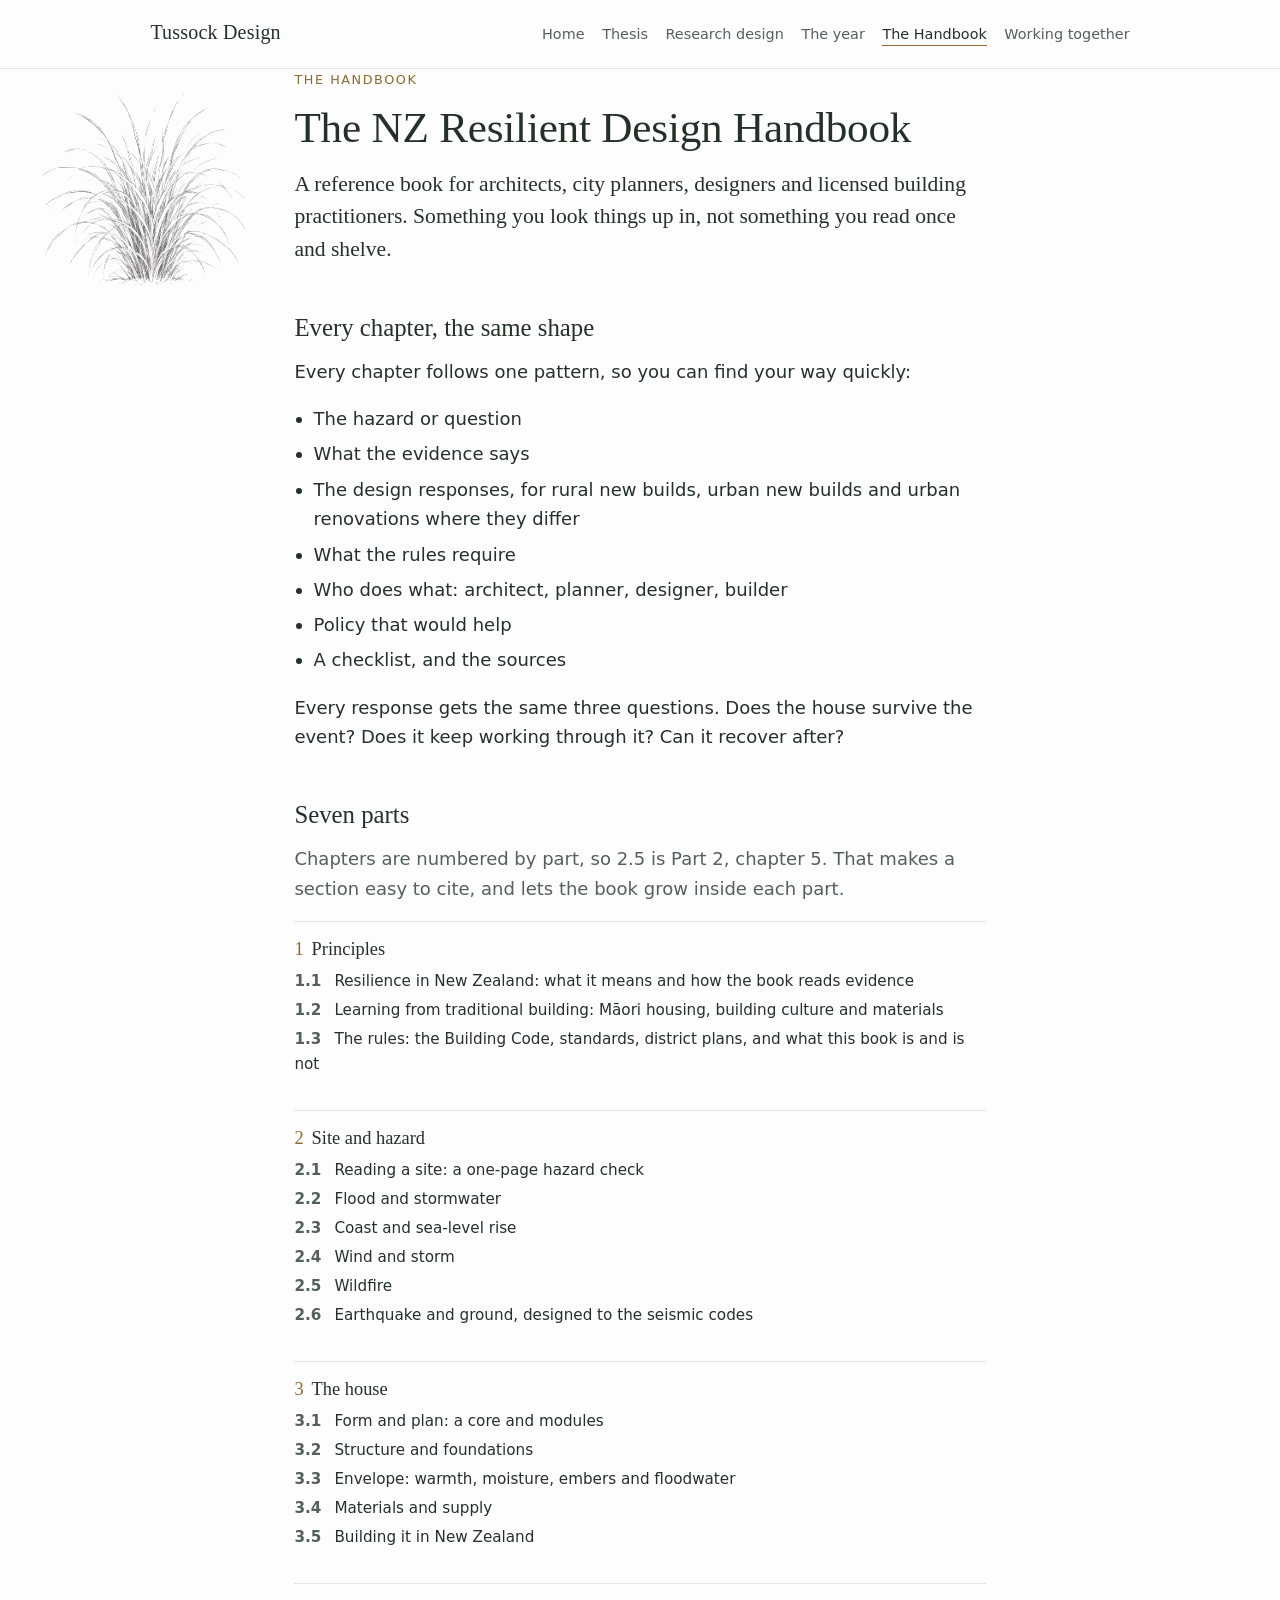
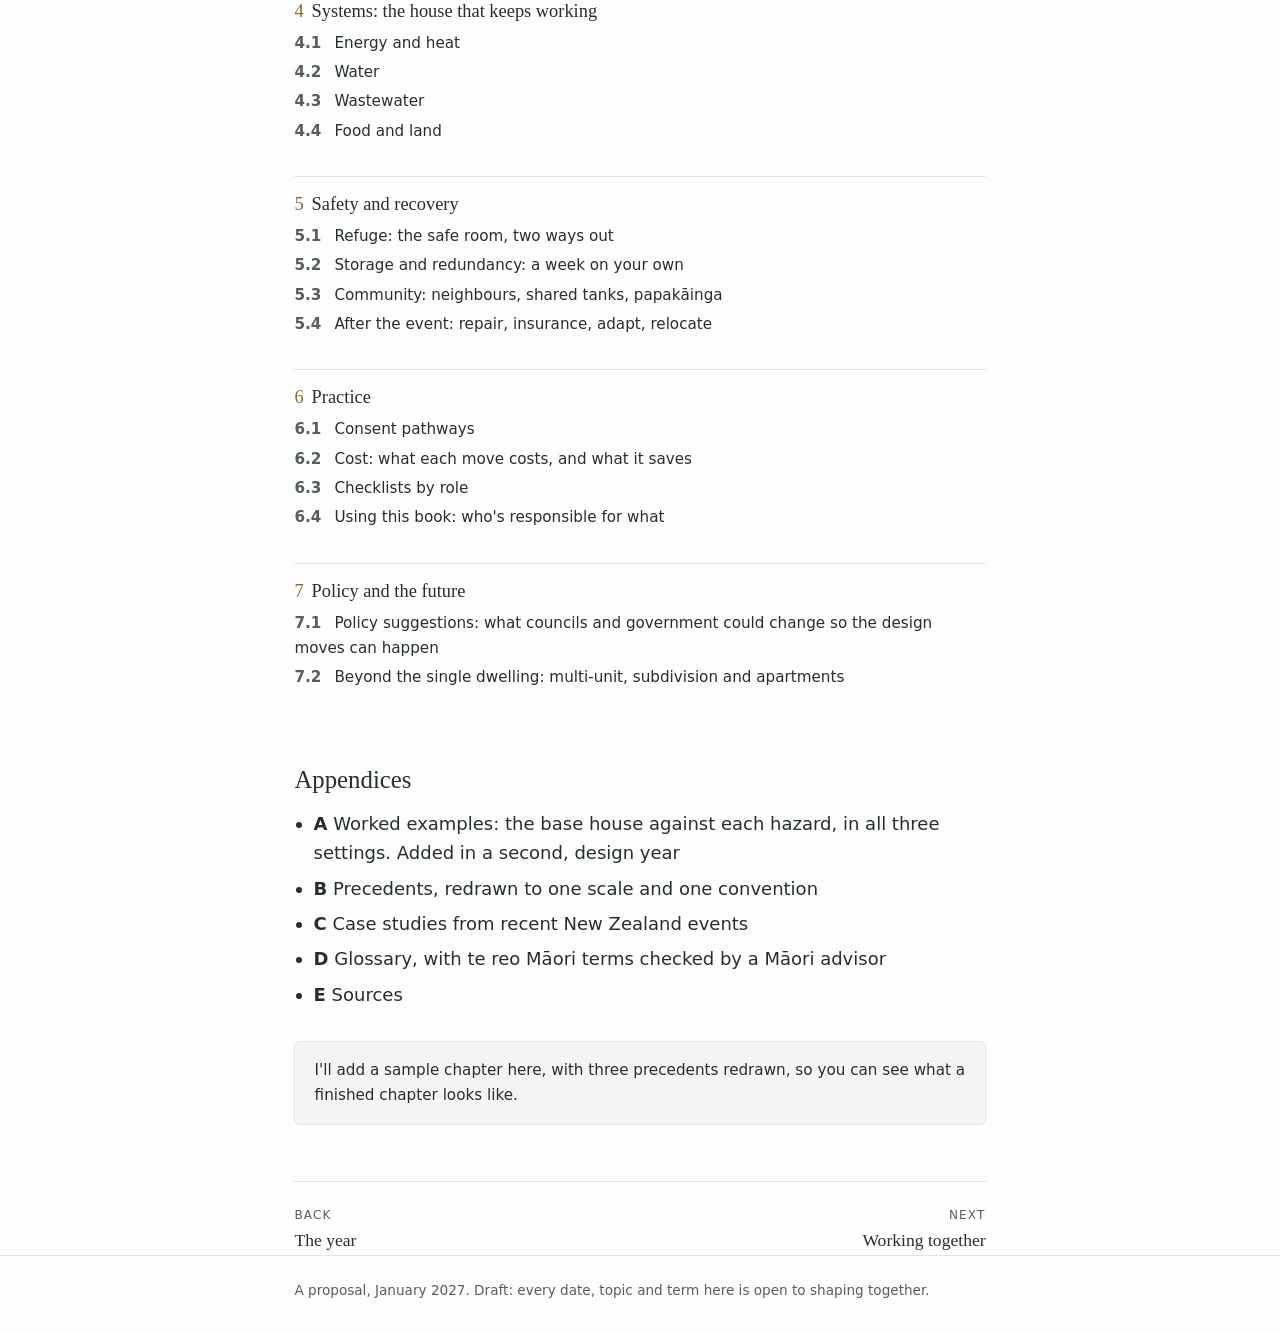
==== handbook.html @ 3aabd9d5 "Tussock Design: the proposal site Co-Authored-By: Claude Opus 5.5 <noreply@anthropic.com>" ====
<!doctype html>
<html lang="en-NZ">
<head>
<meta charset="utf-8">
<meta name="viewport" content="width=device-width, initial-scale=1">
<title>The Handbook | Tussock Design</title>
<meta name="description" content="A proposal for a year of design research for resilient homes in New Zealand, ending in the NZ Resilient Design Handbook.">
<meta name="robots" content="noindex">
<link rel="stylesheet" href="style.css?v=136b2ce3">
</head>
<body class="page-handbook">
<header class="top">
  <div class="wrap top-inner">
    <a class="wordmark" href="index.html">Tussock Design</a>
    <nav aria-label="Pages"><ul><li><a href="index.html">Home</a></li><li><a href="thesis.html">Thesis</a></li><li><a href="research-design.html">Research design</a></li><li><a href="the-year.html">The year</a></li><li><a href="handbook.html" aria-current="page">The Handbook</a></li><li><a href="working-together.html">Working together</a></li></ul></nav>
  </div>
</header>
<main class="wrap">
<div class="intro"><figure class="sketch"><img src="tussock.jpg?v=136b2ce3" width="1047" height="1100" alt="Pencil sketch of a tussock"></figure><p class="kicker">The Handbook</p>
<h1>The NZ Resilient Design Handbook</h1></div>

<p class="lead">A reference book for architects, city planners, designers and licensed building practitioners. Something you look things up in, not something you read once and shelve.</p>

<h2>Every chapter, the same shape</h2>
<p>Every chapter follows one pattern, so you can find your way quickly:</p>
<ul>
  <li>The hazard or question</li>
  <li>What the evidence says</li>
  <li>The design responses, for rural new builds, urban new builds and urban renovations where they differ</li>
  <li>What the rules require</li>
  <li>Who does what: architect, planner, designer, builder</li>
  <li>Policy that would help</li>
  <li>A checklist, and the sources</li>
</ul>
<p>Every response gets the same three questions. Does the house survive the event? Does it keep working through it? Can it recover after?</p>

<h2>Seven parts</h2>
<p class="soft">Chapters are numbered by part, so 2.5 is Part 2, chapter 5. That makes a section easy to cite, and lets the book grow inside each part.</p>

<ol class="parts">
  <li>
    <h3><span>1</span>Principles</h3>
    <ul>
      <li><b>1.1</b> Resilience in New Zealand: what it means and how the book reads evidence</li>
      <li><b>1.2</b> Learning from traditional building: Māori housing, building culture and materials</li>
      <li><b>1.3</b> The rules: the Building Code, standards, district plans, and what this book is and is not</li>
    </ul>
  </li>
  <li>
    <h3><span>2</span>Site and hazard</h3>
    <ul>
      <li><b>2.1</b> Reading a site: a one-page hazard check</li>
      <li><b>2.2</b> Flood and stormwater</li>
      <li><b>2.3</b> Coast and sea-level rise</li>
      <li><b>2.4</b> Wind and storm</li>
      <li><b>2.5</b> Wildfire</li>
      <li><b>2.6</b> Earthquake and ground, designed to the seismic codes</li>
    </ul>
  </li>
  <li>
    <h3><span>3</span>The house</h3>
    <ul>
      <li><b>3.1</b> Form and plan: a core and modules</li>
      <li><b>3.2</b> Structure and foundations</li>
      <li><b>3.3</b> Envelope: warmth, moisture, embers and floodwater</li>
      <li><b>3.4</b> Materials and supply</li>
      <li><b>3.5</b> Building it in New Zealand</li>
    </ul>
  </li>
  <li>
    <h3><span>4</span>Systems: the house that keeps working</h3>
    <ul>
      <li><b>4.1</b> Energy and heat</li>
      <li><b>4.2</b> Water</li>
      <li><b>4.3</b> Wastewater</li>
      <li><b>4.4</b> Food and land</li>
    </ul>
  </li>
  <li>
    <h3><span>5</span>Safety and recovery</h3>
    <ul>
      <li><b>5.1</b> Refuge: the safe room, two ways out</li>
      <li><b>5.2</b> Storage and redundancy: a week on your own</li>
      <li><b>5.3</b> Community: neighbours, shared tanks, papakāinga</li>
      <li><b>5.4</b> After the event: repair, insurance, adapt, relocate</li>
    </ul>
  </li>
  <li>
    <h3><span>6</span>Practice</h3>
    <ul>
      <li><b>6.1</b> Consent pathways</li>
      <li><b>6.2</b> Cost: what each move costs, and what it saves</li>
      <li><b>6.3</b> Checklists by role</li>
      <li><b>6.4</b> Using this book: who's responsible for what</li>
    </ul>
  </li>
  <li>
    <h3><span>7</span>Policy and the future</h3>
    <ul>
      <li><b>7.1</b> Policy suggestions: what councils and government could change so the design moves can happen</li>
      <li><b>7.2</b> Beyond the single dwelling: multi-unit, subdivision and apartments</li>
    </ul>
  </li>
</ol>

<h2>Appendices</h2>
<ul>
  <li><strong>A</strong> Worked examples: the base house against each hazard, in all three settings. Added in a second, design year</li>
  <li><strong>B</strong> Precedents, redrawn to one scale and one convention</li>
  <li><strong>C</strong> Case studies from recent New Zealand events</li>
  <li><strong>D</strong> Glossary, with te reo Māori terms checked by a Māori advisor</li>
  <li><strong>E</strong> Sources</li>
</ul>

<div class="note">
  <p>I'll add a sample chapter here, with three precedents redrawn, so you can see what a finished chapter looks like.</p>
</div>

<nav class="pager" aria-label="Next page"><a class="prev" href="the-year.html"><span>Back</span>The year</a><a class="next" href="working-together.html"><span>Next</span>Working together</a></nav>
</main>
<footer class="foot">
  <div class="wrap">
    <p>A proposal, January 2027. Draft: every date, topic and term here is open to shaping together.</p>
  </div>
</footer>
</body>
</html>
---- style.css ----
/* Proposal site. System fonts only, no outside requests. */
:root {
  /* The tussock sketch's own paper white (sampled #fdfdfd), light only (Av, 26 Nov) */
  --paper: #fdfdfd;
  --paper-2: #f4f4f3;
  --ink: #26302b;
  --ink-soft: #55605a;
  --line: #e4e4e2;
  --accent: #8a6a32;      /* tussock gold, darkened for text contrast */
  --serif: "Iowan Old Style", "Palatino Linotype", Palatino, "Book Antiqua", Georgia, serif;
  --sans: -apple-system, BlinkMacSystemFont, "Segoe UI", system-ui, sans-serif;
  color-scheme: light;
}

* { box-sizing: border-box; }
html { -webkit-text-size-adjust: 100%; }
body {
  margin: 0; background: var(--paper); color: var(--ink);
  font: 18px/1.65 var(--sans);
}
.wrap { max-width: 46rem; margin: 0 auto; padding: 0 1.4rem; }

/* Header */
.top { border-bottom: 1px solid var(--line); background: var(--paper); }
.top-inner { display: flex; flex-wrap: wrap; align-items: baseline; justify-content: space-between; gap: .4rem 1.5rem; padding-top: 1rem; padding-bottom: .9rem; max-width: 64rem; }
.wordmark { font-family: var(--serif); font-size: 1.25rem; color: var(--ink); text-decoration: none; letter-spacing: .01em; }
.top nav ul { list-style: none; margin: 0; padding: 0; display: flex; flex-wrap: wrap; gap: .2rem 1.1rem; }
.top nav a { color: var(--ink-soft); text-decoration: none; font-size: .9rem; padding: .2rem 0; border-bottom: 1px solid transparent; }
.top nav a:hover { color: var(--ink); }
.top nav a[aria-current="page"] { color: var(--ink); border-bottom-color: var(--accent); }

/* The text keeps the middle column; the tussock sits in the left margin beside each title (Av, 26 Nov).
   Too narrow for a margin: it sits small above the title. */
.intro { position: relative; }
.intro h1 { margin-bottom: .8rem; }
.intro .lead { margin-bottom: 0; }
.sketch { margin: 0 0 1.2rem; width: 11rem; }
/* shown as drawn; the page takes the drawing's white, and multiply hides any edge left over */
.sketch img { width: 100%; height: auto; display: block; mix-blend-mode: multiply; filter: brightness(1.05) contrast(1.15); }
@media (min-width: 1060px) {
  .sketch {
    position: absolute; right: 100%; top: 0;
    margin: 0 2.5rem 0 0; width: min(18rem, calc((100vw - 46rem) / 2 - 3rem));
  }
  /* home has a long intro, so the sketch centres on it */
  .page-index .sketch { top: 50%; transform: translateY(-50%); }
}

/* Type */
main { padding-top: 2.6rem; padding-bottom: 2rem; }
h1, h2, h3 { font-family: var(--serif); font-weight: normal; line-height: 1.25; }
h1 { font-size: clamp(2rem, 5vw, 2.7rem); margin: 0 0 1rem; letter-spacing: -.005em; }
h2 { font-size: 1.55rem; margin: 3rem 0 .8rem; }
h3 { font-size: 1.15rem; margin: 2rem 0 .4rem; }
p, ul, ol { margin: 0 0 1.1rem; }
ul, ol { padding-left: 1.2rem; }
li { margin-bottom: .35rem; }
a { color: var(--accent); text-underline-offset: .18em; }
.kicker { font-size: .8rem; letter-spacing: .12em; text-transform: uppercase; color: var(--accent); margin: 0 0 .7rem; }
.lead { font-family: var(--serif); font-size: 1.35rem; line-height: 1.5; color: var(--ink); }
.soft { color: var(--ink-soft); }
.small { font-size: .9rem; }

.question {
  font-family: var(--serif); font-size: 1.5rem; line-height: 1.4;
  border-left: 3px solid var(--accent); padding: .2rem 0 .2rem 1.1rem; margin: 2rem 0;
}

/* Cards and lists */
.cards { display: grid; grid-template-columns: repeat(auto-fit, minmax(13rem, 1fr)); gap: 1rem; margin: 2rem 0; }
.card { background: var(--paper-2); border: 1px solid var(--line); border-radius: 6px; padding: 1.1rem 1.2rem; text-decoration: none; color: var(--ink); display: block; }
a.card:hover { border-color: var(--accent); }
.card h3 { margin: 0 0 .35rem; font-size: 1.1rem; }
.card p { margin: 0; font-size: .95rem; color: var(--ink-soft); }

.three { display: grid; grid-template-columns: repeat(auto-fit, minmax(11rem, 1fr)); gap: 1.4rem; margin: 1.5rem 0 2rem; }
.three div { border-top: 2px solid var(--accent); padding-top: .7rem; }
.three h3 { margin: 0 0 .3rem; }
.three p { margin: 0; font-size: .95rem; color: var(--ink-soft); }

.steps { counter-reset: step; list-style: none; padding: 0; }
.steps li { counter-increment: step; position: relative; padding-left: 2.6rem; margin-bottom: 1rem; }
.steps li::before { content: counter(step); position: absolute; left: 0; top: .05rem; width: 1.8rem; height: 1.8rem; border-radius: 50%; border: 1px solid var(--accent); color: var(--accent); font-size: .85rem; display: grid; place-items: center; }
.steps strong { font-weight: 600; }

/* Timeline */
.timeline { list-style: none; padding: 0; margin: 1.5rem 0 2rem; border-left: 2px solid var(--line); }
.timeline li { position: relative; padding: 0 0 1.3rem 1.4rem; }
.timeline li::before { content: ""; position: absolute; left: -7px; top: .5rem; width: 12px; height: 12px; border-radius: 50%; background: var(--paper); border: 2px solid var(--accent); }
.timeline li.break::before { border-color: var(--line); }
.timeline .when { display: block; font-size: .8rem; letter-spacing: .08em; text-transform: uppercase; color: var(--ink-soft); }
.timeline .what { font-family: var(--serif); font-size: 1.15rem; }
.timeline li.break .what { font-family: var(--sans); font-size: .95rem; color: var(--ink-soft); }

/* Handbook parts */
.parts { list-style: none; padding: 0; }
.parts > li { border-top: 1px solid var(--line); padding: 1rem 0 .6rem; }
.parts h3 { margin: 0 0 .5rem; }
.parts h3 span { color: var(--accent); margin-right: .5rem; }
.parts ul { list-style: none; padding: 0; font-size: .95rem; }
.parts ul li { margin-bottom: .25rem; }
.parts ul b { font-weight: 600; color: var(--ink-soft); display: inline-block; min-width: 2.2rem; }

.note { background: var(--paper-2); border: 1px solid var(--line); border-radius: 6px; padding: 1rem 1.2rem; margin: 2rem 0; font-size: .95rem; }
.note p:last-child { margin-bottom: 0; }

/* Pager and footer */
.pager { display: flex; justify-content: space-between; gap: 1rem; margin-top: 3.5rem; padding-top: 1.5rem; border-top: 1px solid var(--line); }
.pager a { text-decoration: none; font-family: var(--serif); font-size: 1.1rem; color: var(--ink); }
.pager a span { display: block; font-family: var(--sans); font-size: .75rem; letter-spacing: .1em; text-transform: uppercase; color: var(--ink-soft); }
.pager .next { margin-left: auto; text-align: right; }
.foot { border-top: 1px solid var(--line); padding: 1.4rem 0 2rem; color: var(--ink-soft); font-size: .85rem; }
.foot p { margin: 0; }

@media (max-width: 560px) {
  body { font-size: 17px; }
  .lead { font-size: 1.2rem; }
  .question { font-size: 1.3rem; }
}
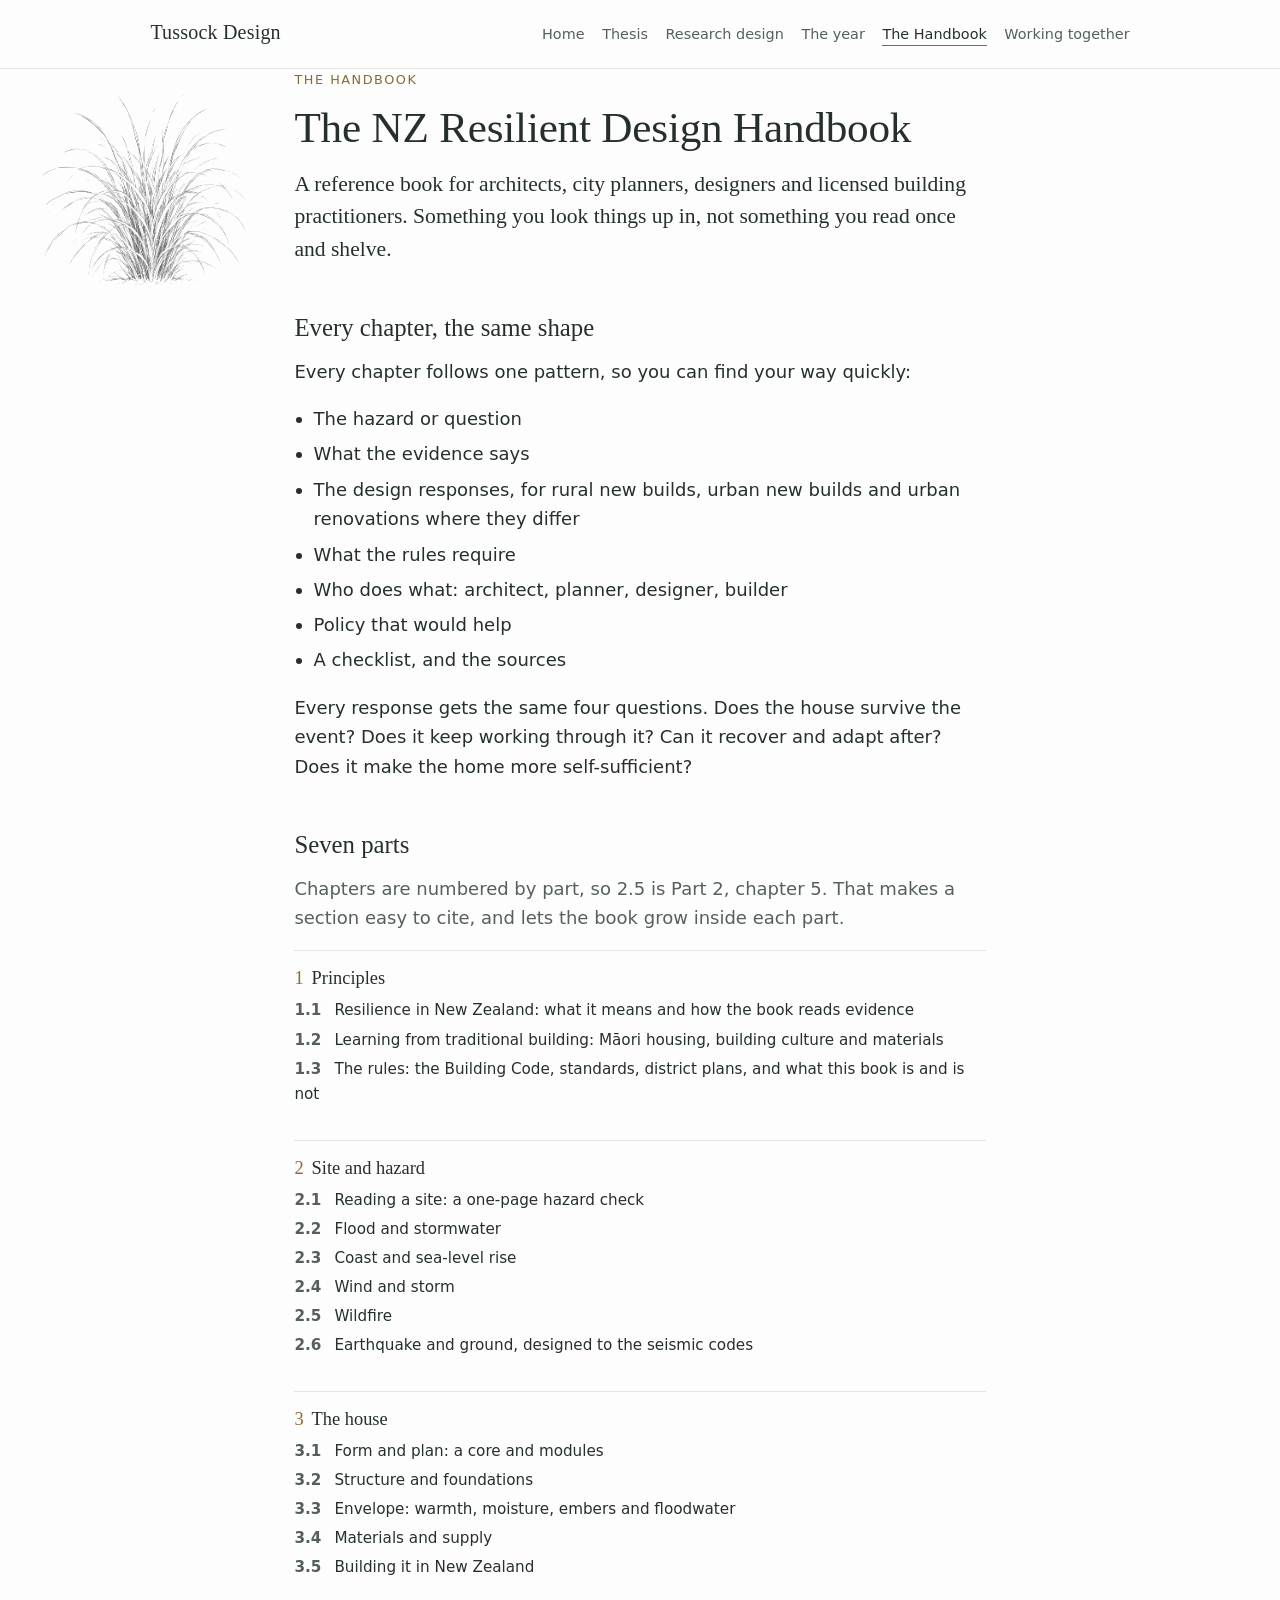
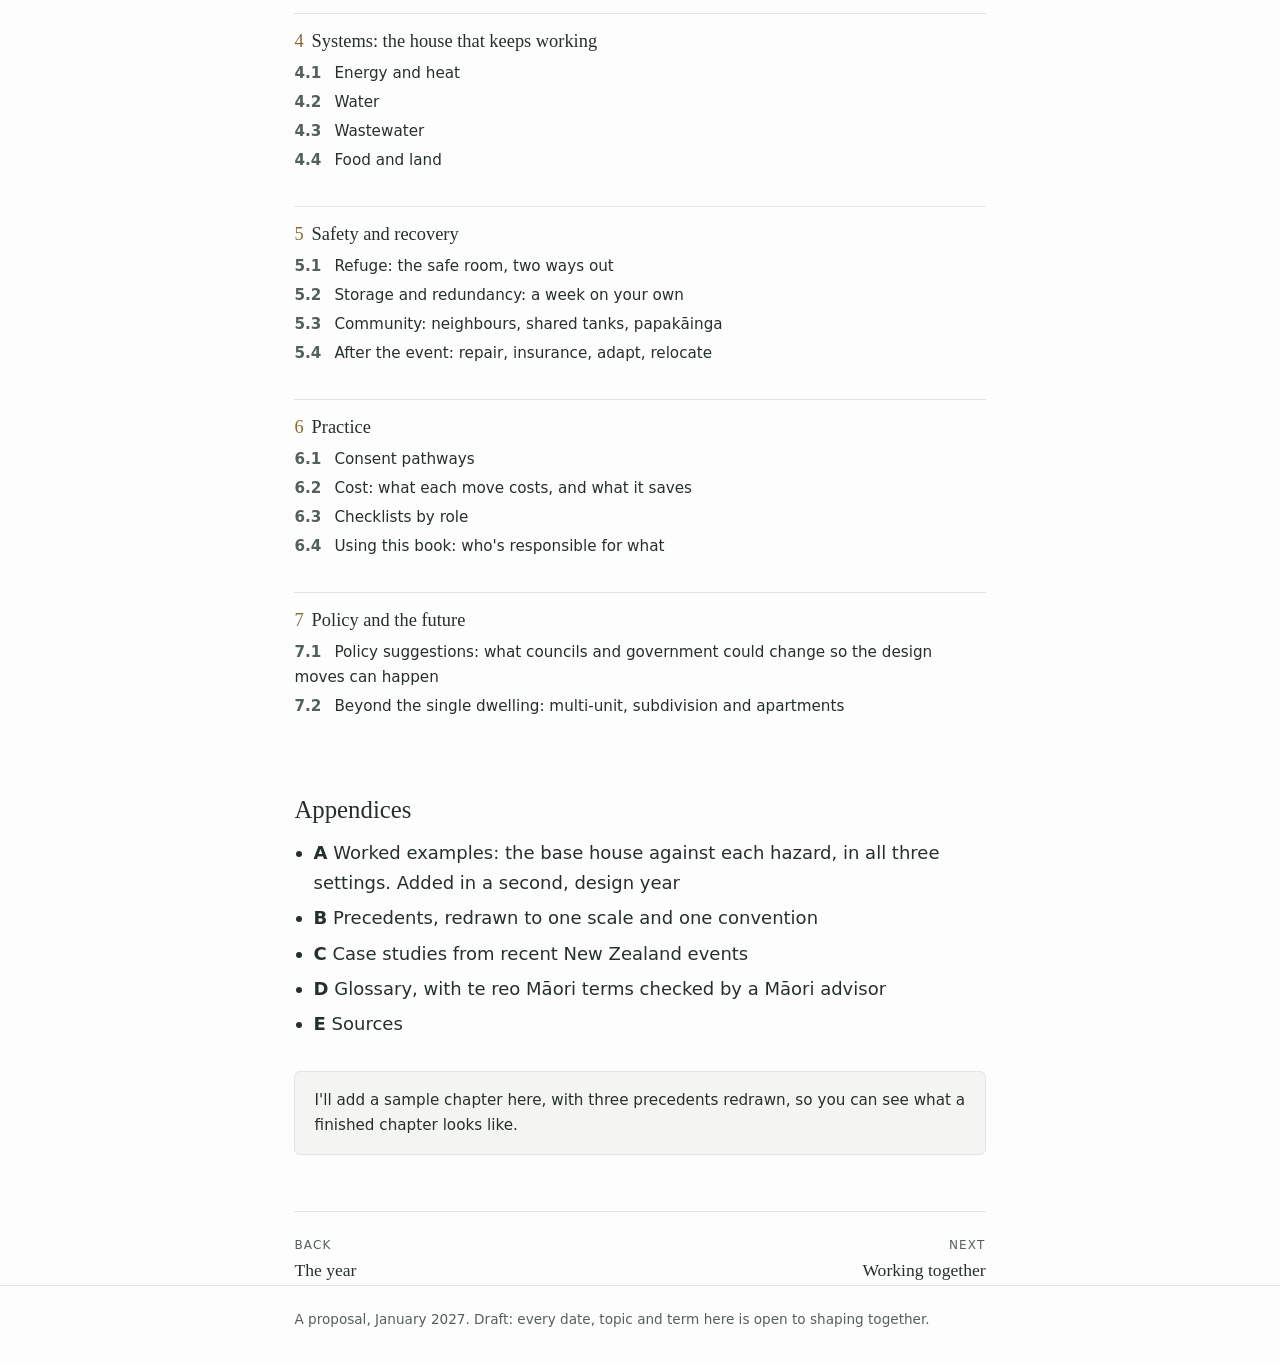
==== commit 45b2ff25: "Thesis and Handbook: four questions" ====
--- a/handbook.html
+++ b/handbook.html
@@ -6,7 +6,7 @@
 <title>The Handbook | Tussock Design</title>
 <meta name="description" content="A proposal for a year of design research for resilient homes in New Zealand, ending in the NZ Resilient Design Handbook.">
 <meta name="robots" content="noindex">
-<link rel="stylesheet" href="style.css?v=136b2ce3">
+<link rel="stylesheet" href="style.css?v=50fc72c2">
 </head>
 <body class="page-handbook">
 <header class="top">
@@ -16,7 +16,7 @@
   </div>
 </header>
 <main class="wrap">
-<div class="intro"><figure class="sketch"><img src="tussock.jpg?v=136b2ce3" width="1047" height="1100" alt="Pencil sketch of a tussock"></figure><p class="kicker">The Handbook</p>
+<div class="intro"><figure class="sketch"><img src="tussock.jpg?v=50fc72c2" width="1047" height="1100" alt="Pencil sketch of a tussock"></figure><p class="kicker">The Handbook</p>
 <h1>The NZ Resilient Design Handbook</h1></div>
 
 <p class="lead">A reference book for architects, city planners, designers and licensed building practitioners. Something you look things up in, not something you read once and shelve.</p>
@@ -32,7 +32,7 @@
   <li>Policy that would help</li>
   <li>A checklist, and the sources</li>
 </ul>
-<p>Every response gets the same three questions. Does the house survive the event? Does it keep working through it? Can it recover after?</p>
+<p>Every response gets the same four questions. Does the house survive the event? Does it keep working through it? Can it recover and adapt after? Does it make the home more self-sufficient?</p>
 
 <h2>Seven parts</h2>
 <p class="soft">Chapters are numbered by part, so 2.5 is Part 2, chapter 5. That makes a section easy to cite, and lets the book grow inside each part.</p>
--- a/style.css
+++ b/style.css
@@ -33,7 +33,6 @@
    Too narrow for a margin: it sits small above the title. */
 .intro { position: relative; }
 .intro h1 { margin-bottom: .8rem; }
-.intro .lead { margin-bottom: 0; }
 .sketch { margin: 0 0 1.2rem; width: 11rem; }
 /* shown as drawn; the page takes the drawing's white, and multiply hides any edge left over */
 .sketch img { width: 100%; height: auto; display: block; mix-blend-mode: multiply; filter: brightness(1.05) contrast(1.15); }
@@ -42,8 +41,6 @@
     position: absolute; right: 100%; top: 0;
     margin: 0 2.5rem 0 0; width: min(18rem, calc((100vw - 46rem) / 2 - 3rem));
   }
-  /* home has a long intro, so the sketch centres on it */
-  .page-index .sketch { top: 50%; transform: translateY(-50%); }
 }
 
 /* Type */
@@ -77,6 +74,7 @@
 .three div { border-top: 2px solid var(--accent); padding-top: .7rem; }
 .three h3 { margin: 0 0 .3rem; }
 .three p { margin: 0; font-size: .95rem; color: var(--ink-soft); }
+.three.four { grid-template-columns: repeat(auto-fit, minmax(16rem, 1fr)); }
 
 .steps { counter-reset: step; list-style: none; padding: 0; }
 .steps li { counter-increment: step; position: relative; padding-left: 2.6rem; margin-bottom: 1rem; }
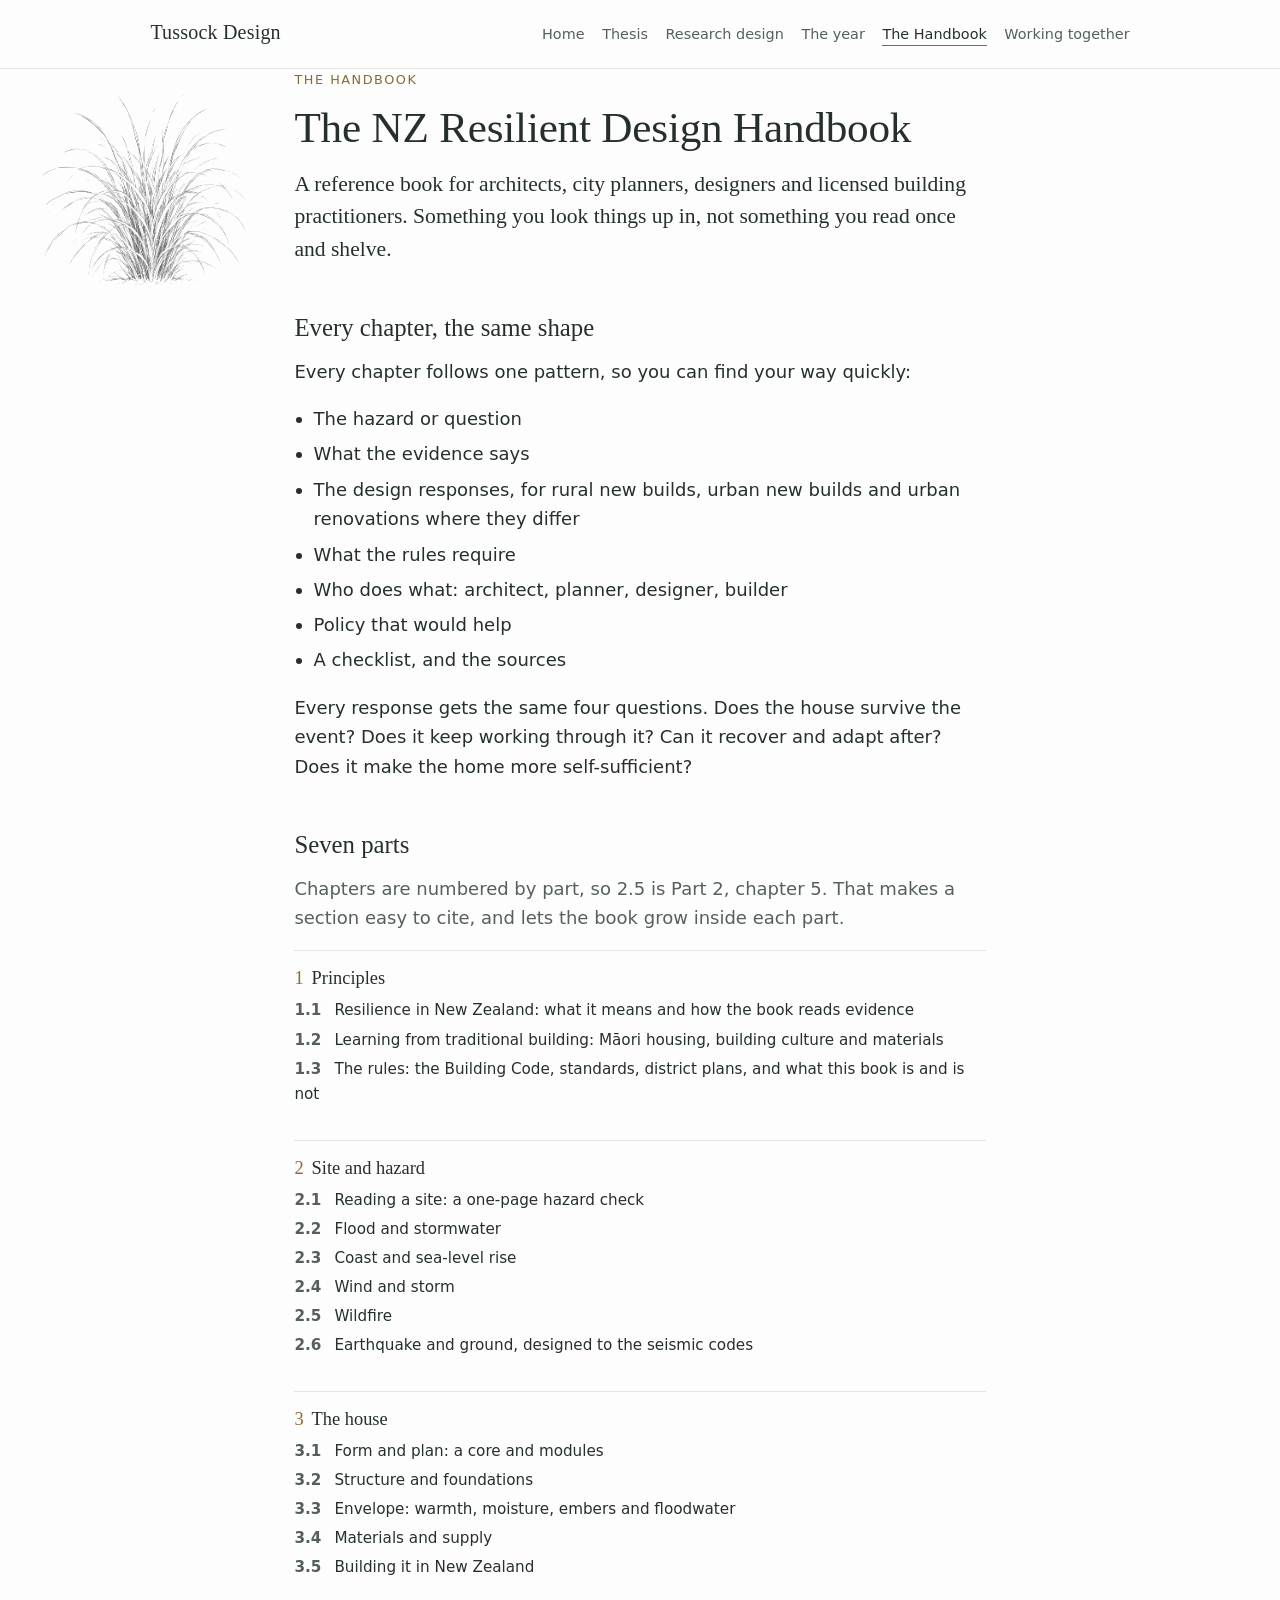
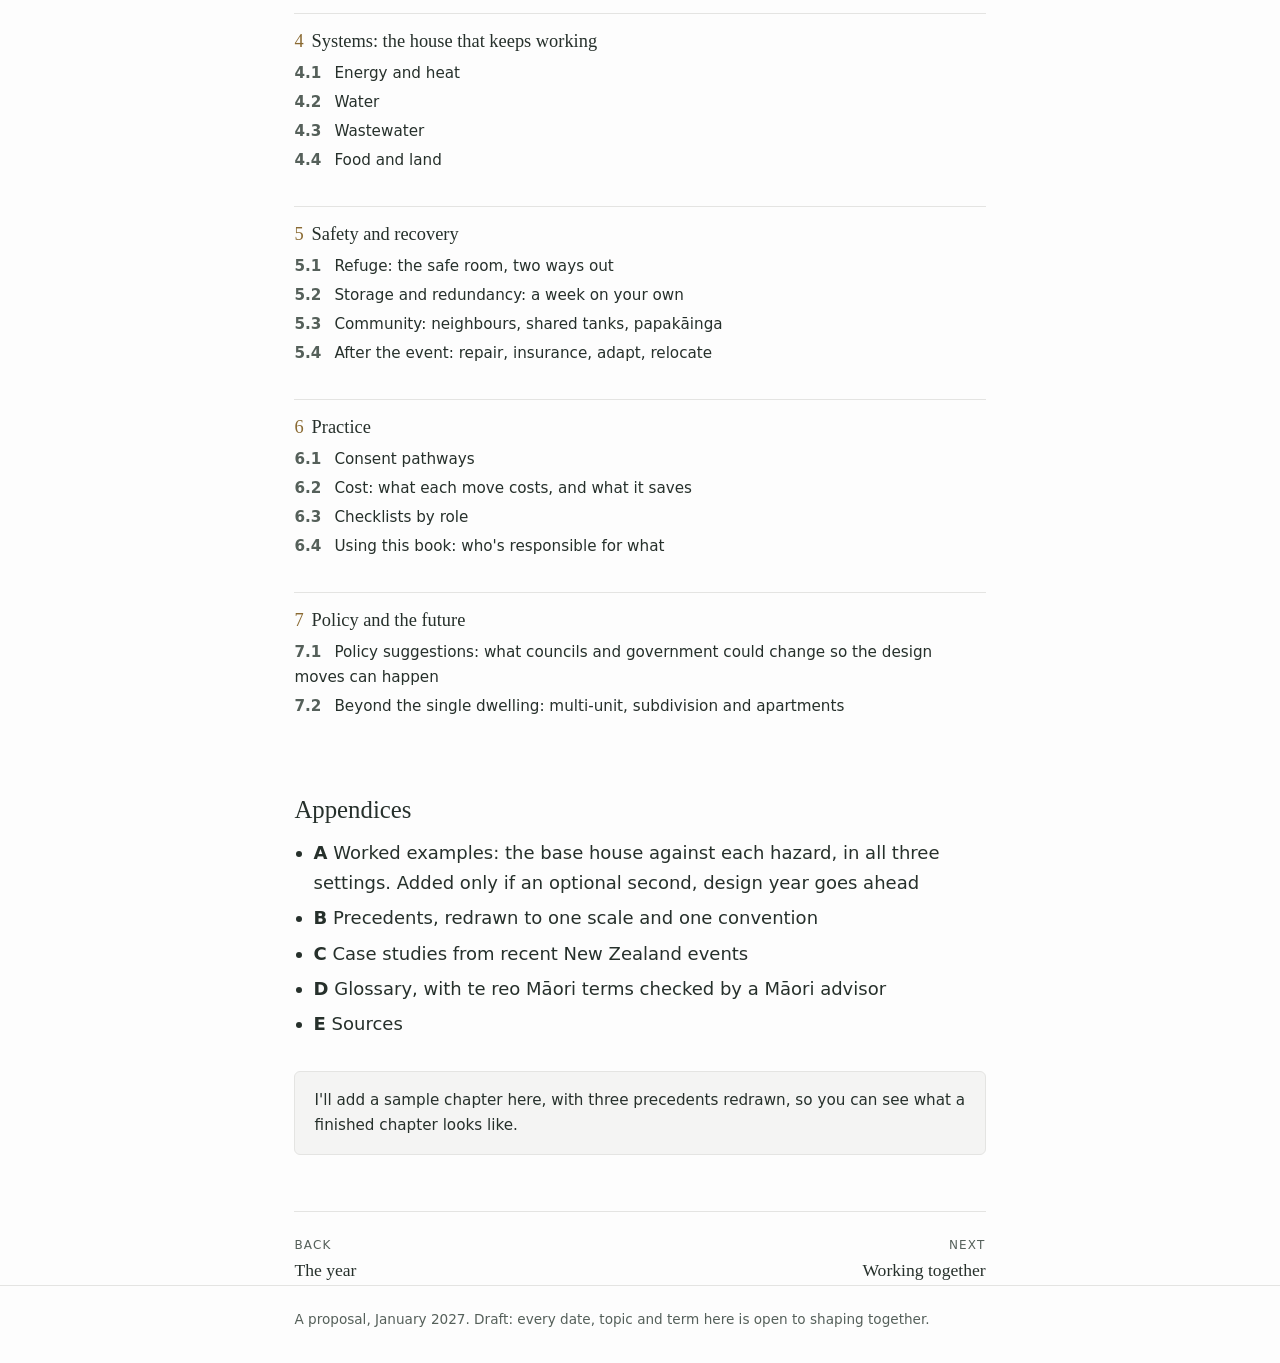
==== commit d09cdb3a: "The year by area; optional design year" ====
--- a/handbook.html
+++ b/handbook.html
@@ -105,7 +105,7 @@
 
 <h2>Appendices</h2>
 <ul>
-  <li><strong>A</strong> Worked examples: the base house against each hazard, in all three settings. Added in a second, design year</li>
+  <li><strong>A</strong> Worked examples: the base house against each hazard, in all three settings. Added only if an optional second, design year goes ahead</li>
   <li><strong>B</strong> Precedents, redrawn to one scale and one convention</li>
   <li><strong>C</strong> Case studies from recent New Zealand events</li>
   <li><strong>D</strong> Glossary, with te reo Māori terms checked by a Māori advisor</li>
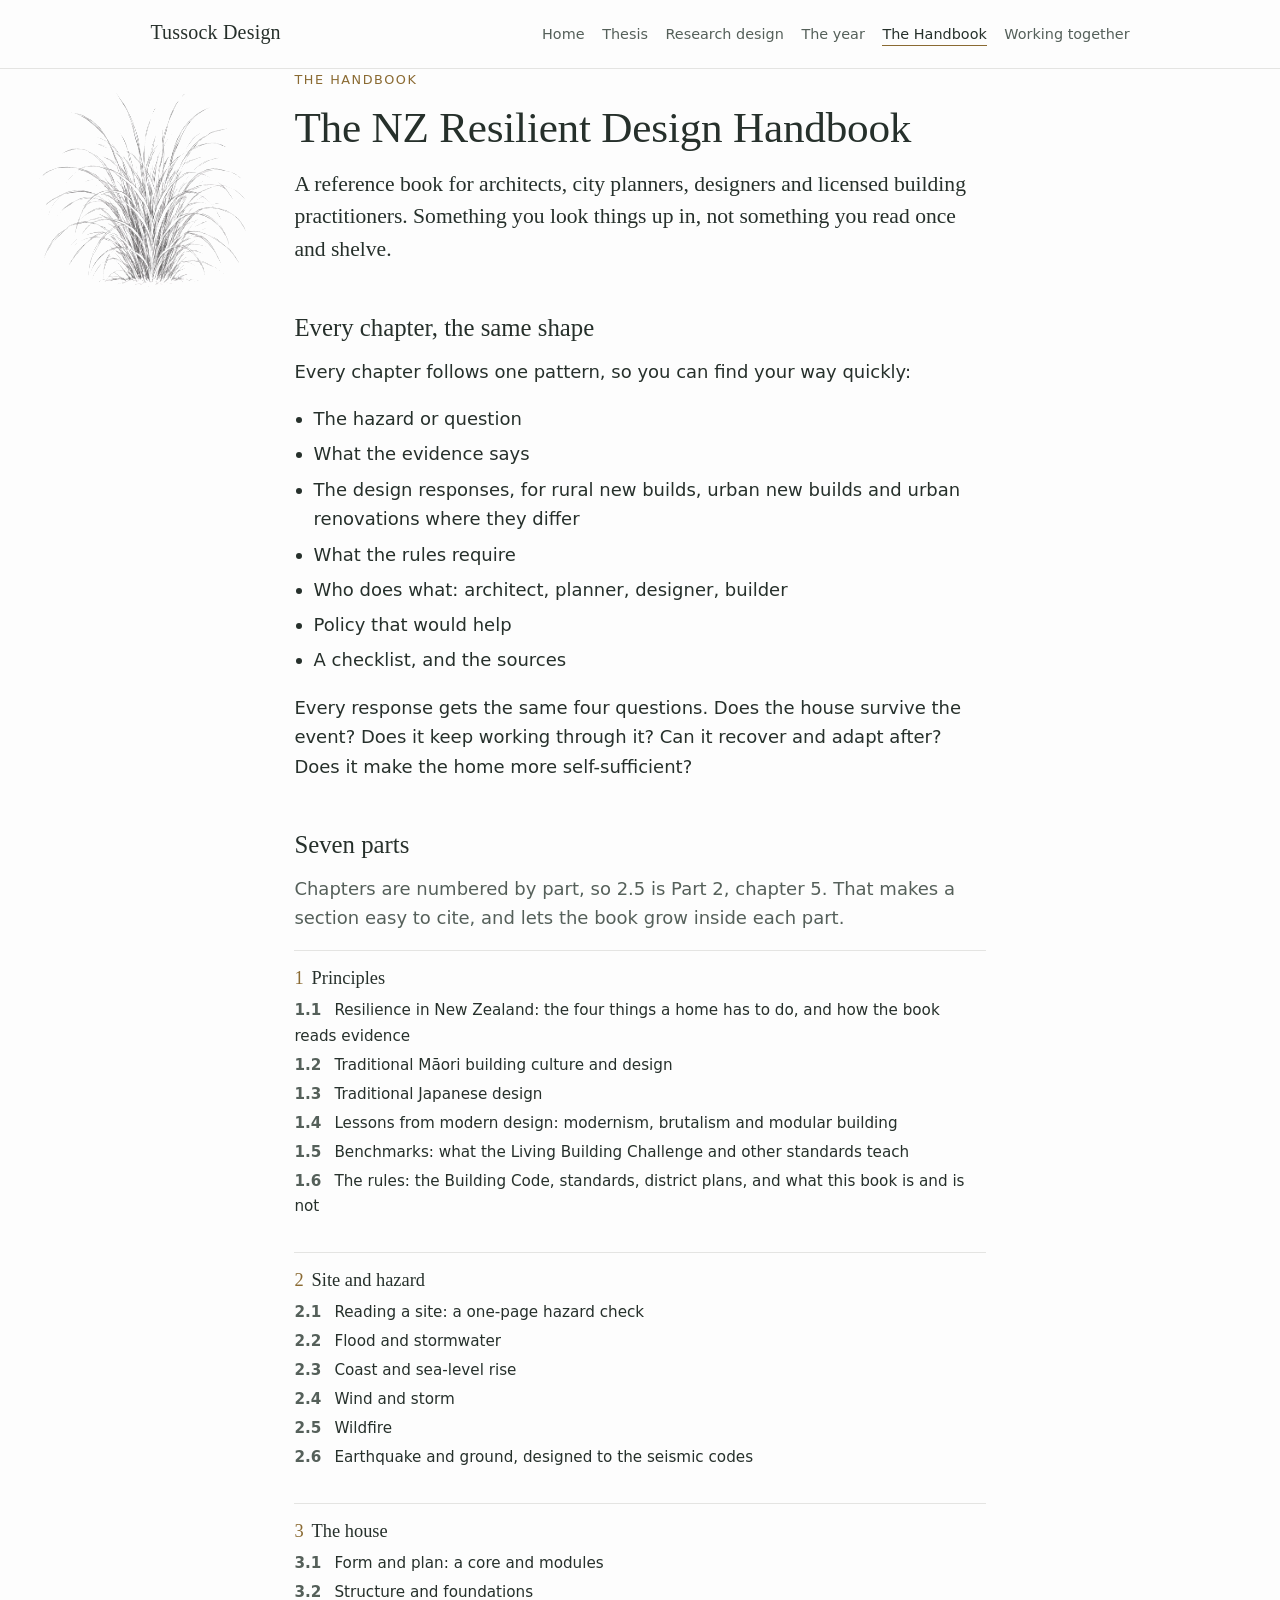
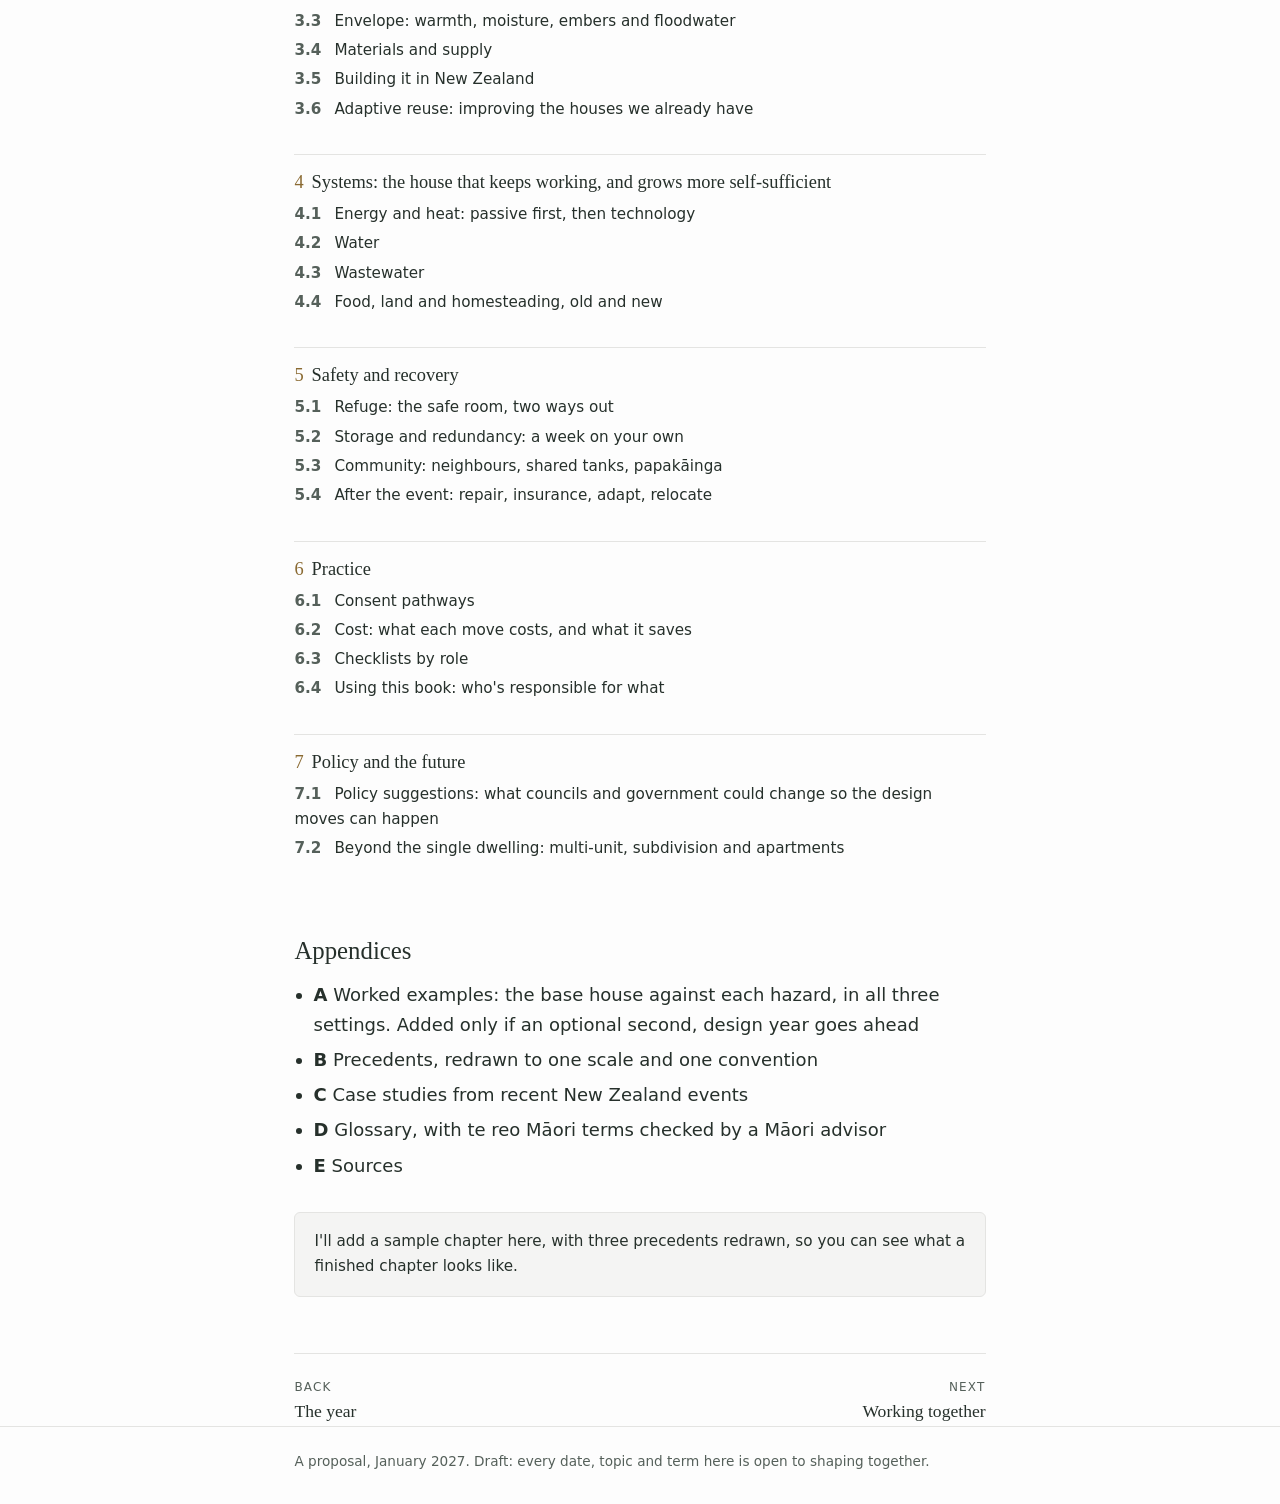
==== commit 3db37521: "Handbook parts; Māori in its own area" ====
--- a/handbook.html
+++ b/handbook.html
@@ -41,9 +41,12 @@
   <li>
     <h3><span>1</span>Principles</h3>
     <ul>
-      <li><b>1.1</b> Resilience in New Zealand: what it means and how the book reads evidence</li>
-      <li><b>1.2</b> Learning from traditional building: Māori housing, building culture and materials</li>
-      <li><b>1.3</b> The rules: the Building Code, standards, district plans, and what this book is and is not</li>
+      <li><b>1.1</b> Resilience in New Zealand: the four things a home has to do, and how the book reads evidence</li>
+      <li><b>1.2</b> Traditional Māori building culture and design</li>
+      <li><b>1.3</b> Traditional Japanese design</li>
+      <li><b>1.4</b> Lessons from modern design: modernism, brutalism and modular building</li>
+      <li><b>1.5</b> Benchmarks: what the Living Building Challenge and other standards teach</li>
+      <li><b>1.6</b> The rules: the Building Code, standards, district plans, and what this book is and is not</li>
     </ul>
   </li>
   <li>
@@ -65,15 +68,16 @@
       <li><b>3.3</b> Envelope: warmth, moisture, embers and floodwater</li>
       <li><b>3.4</b> Materials and supply</li>
       <li><b>3.5</b> Building it in New Zealand</li>
+      <li><b>3.6</b> Adaptive reuse: improving the houses we already have</li>
     </ul>
   </li>
   <li>
-    <h3><span>4</span>Systems: the house that keeps working</h3>
+    <h3><span>4</span>Systems: the house that keeps working, and grows more self-sufficient</h3>
     <ul>
-      <li><b>4.1</b> Energy and heat</li>
+      <li><b>4.1</b> Energy and heat: passive first, then technology</li>
       <li><b>4.2</b> Water</li>
       <li><b>4.3</b> Wastewater</li>
-      <li><b>4.4</b> Food and land</li>
+      <li><b>4.4</b> Food, land and homesteading, old and new</li>
     </ul>
   </li>
   <li>
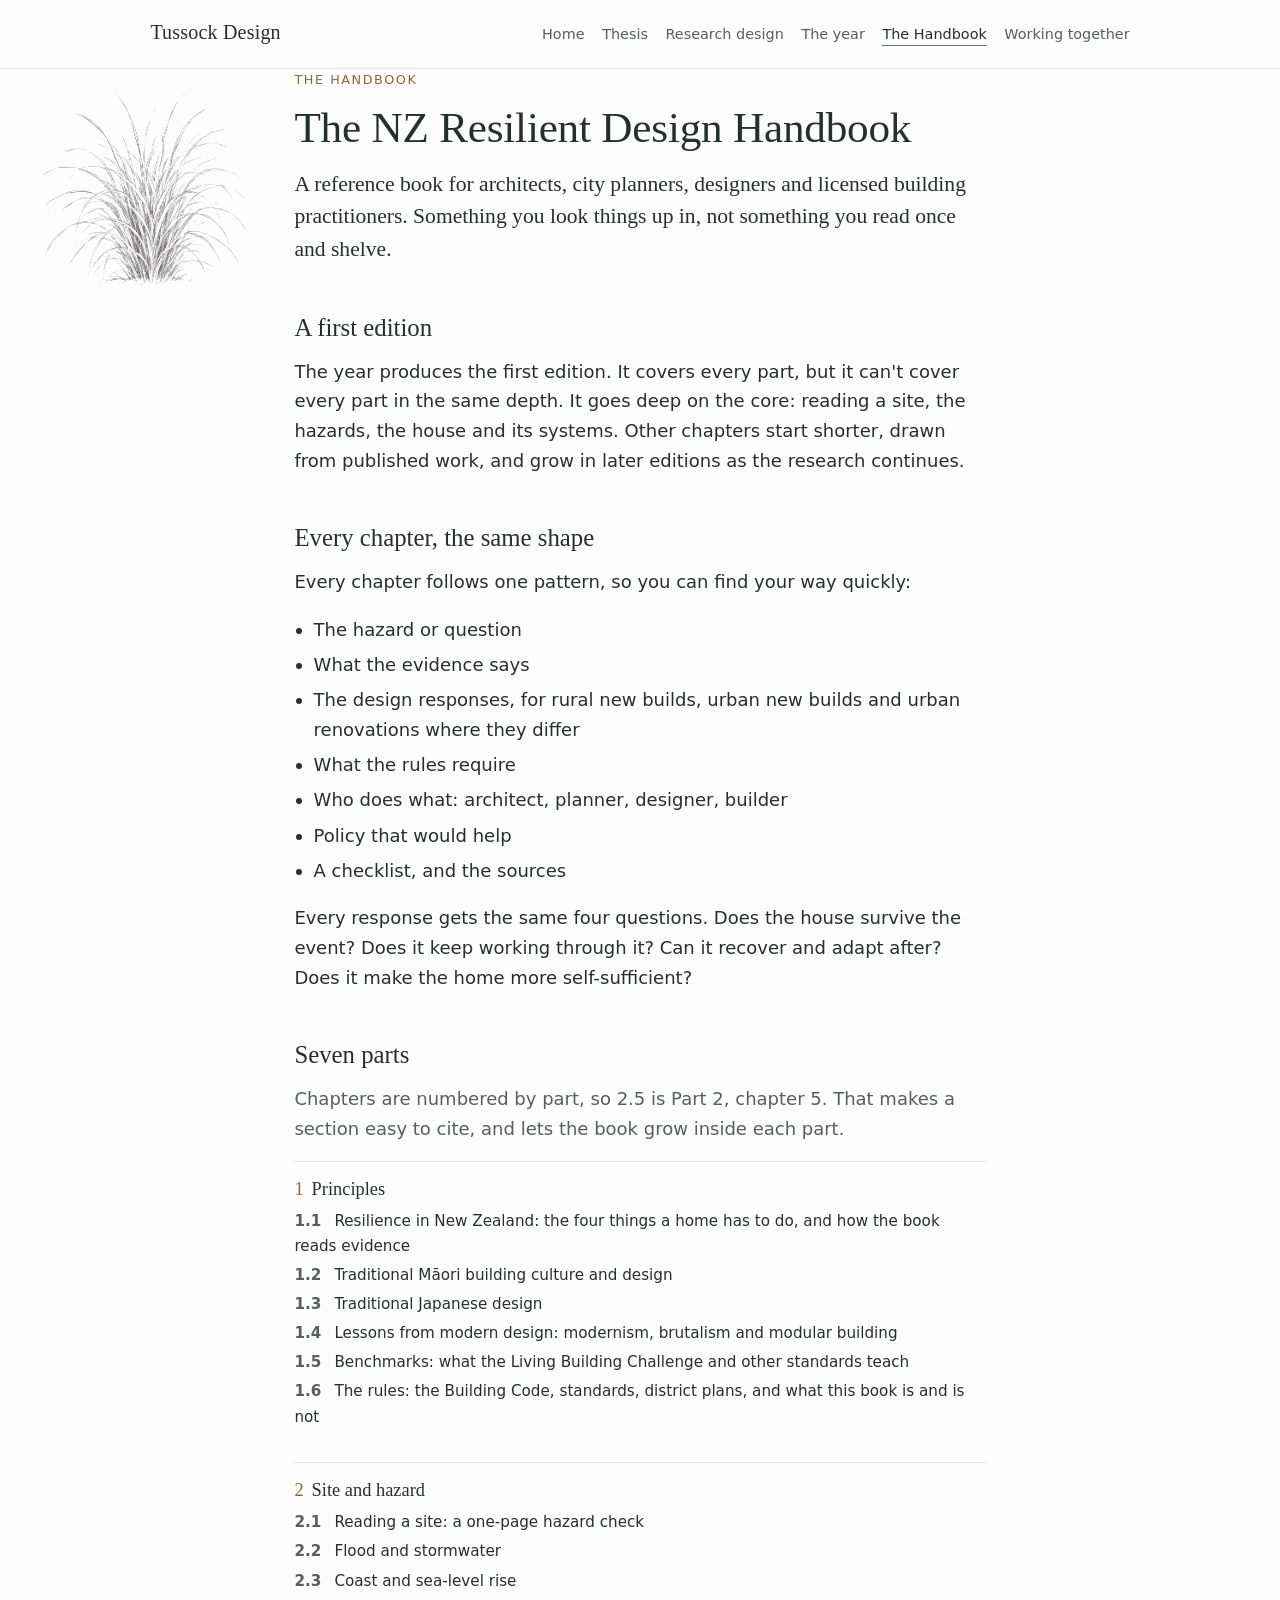
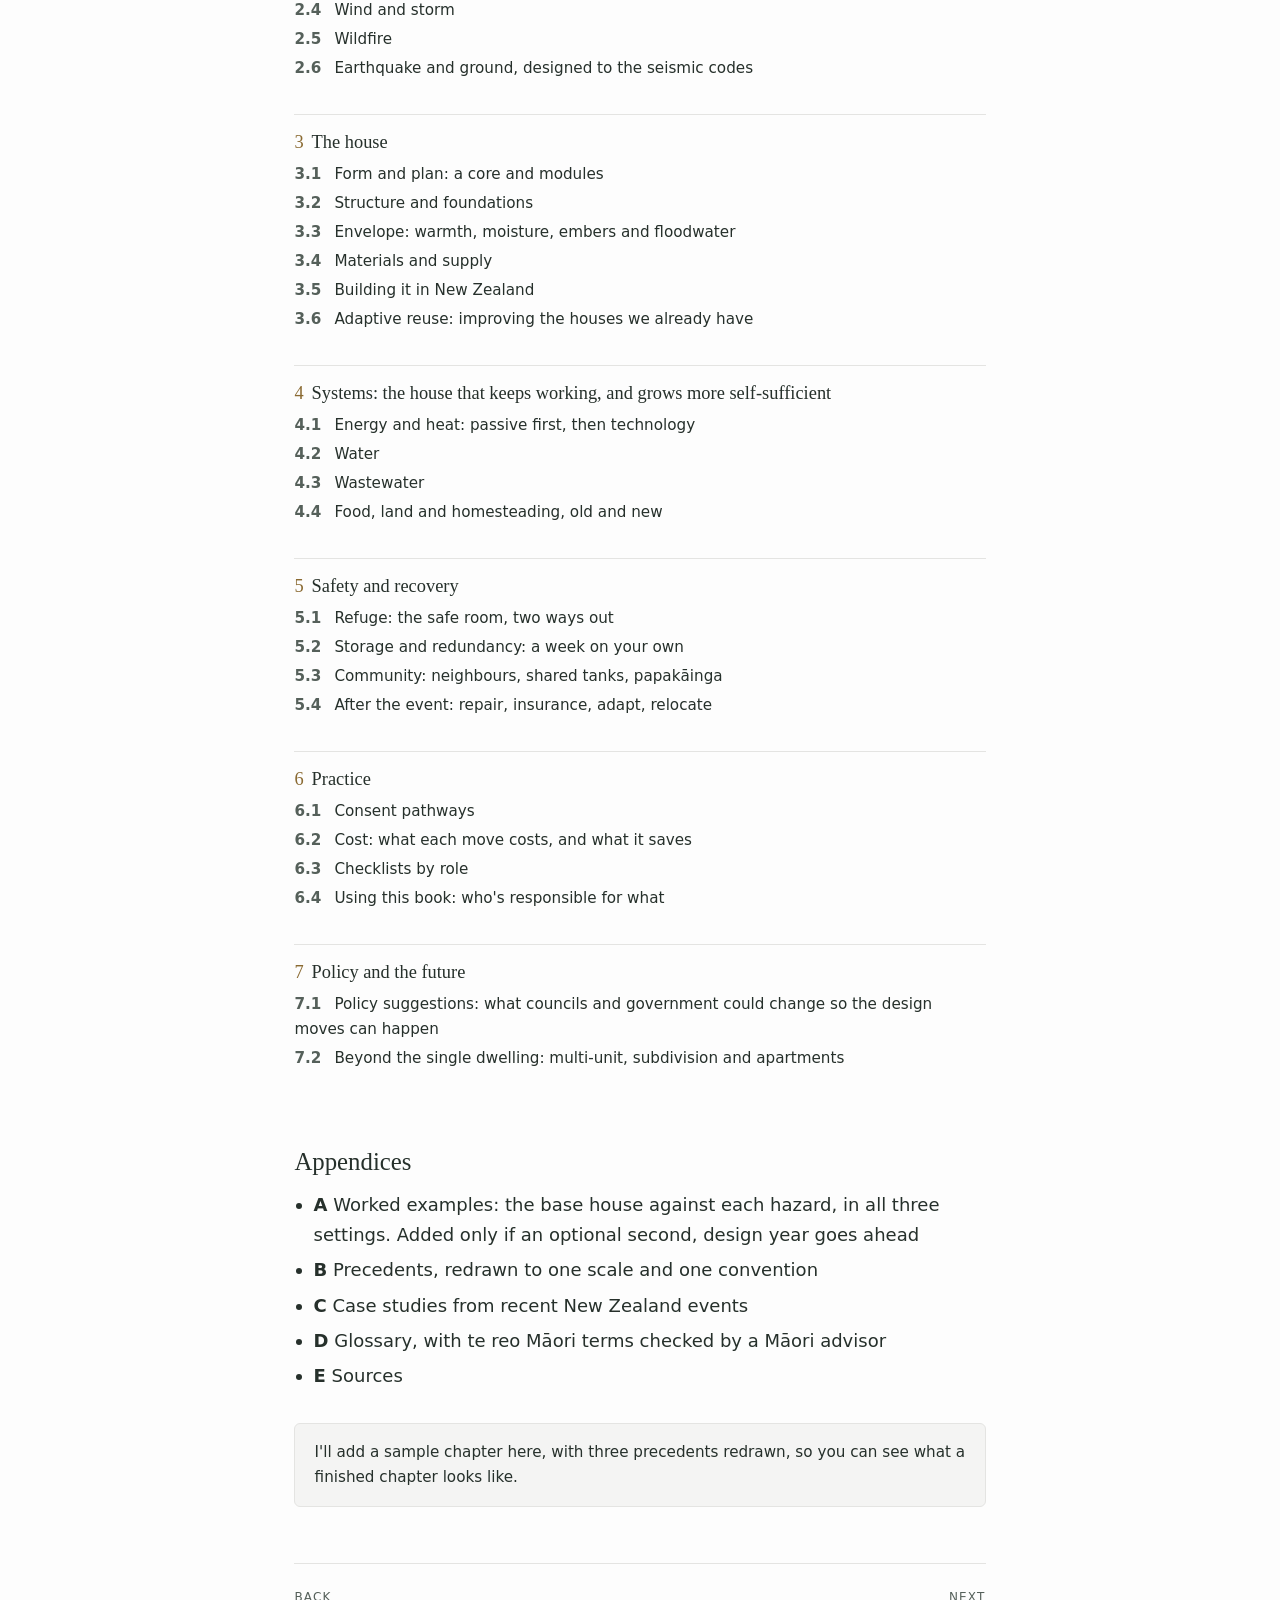
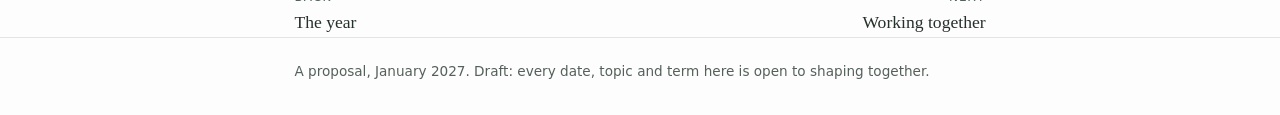
==== commit 5d89f575: "The Handbook as a first edition" ====
--- a/handbook.html
+++ b/handbook.html
@@ -6,7 +6,7 @@
 <title>The Handbook | Tussock Design</title>
 <meta name="description" content="A proposal for a year of design research for resilient homes in New Zealand, ending in the NZ Resilient Design Handbook.">
 <meta name="robots" content="noindex">
-<link rel="stylesheet" href="style.css?v=50fc72c2">
+<link rel="stylesheet" href="style.css?v=6e248763">
 </head>
 <body class="page-handbook">
 <header class="top">
@@ -16,10 +16,13 @@
   </div>
 </header>
 <main class="wrap">
-<div class="intro"><figure class="sketch"><img src="tussock.jpg?v=50fc72c2" width="1047" height="1100" alt="Pencil sketch of a tussock"></figure><p class="kicker">The Handbook</p>
+<div class="intro"><figure class="sketch"><img src="tussock.jpg?v=6e248763" width="1047" height="1100" alt="Pencil sketch of a tussock"></figure><p class="kicker">The Handbook</p>
 <h1>The NZ Resilient Design Handbook</h1></div>
 
 <p class="lead">A reference book for architects, city planners, designers and licensed building practitioners. Something you look things up in, not something you read once and shelve.</p>
+
+<h2>A first edition</h2>
+<p>The year produces the first edition. It covers every part, but it can't cover every part in the same depth. It goes deep on the core: reading a site, the hazards, the house and its systems. Other chapters start shorter, drawn from published work, and grow in later editions as the research continues.</p>
 
 <h2>Every chapter, the same shape</h2>
 <p>Every chapter follows one pattern, so you can find your way quickly:</p>
--- a/style.css
+++ b/style.css
@@ -115,3 +115,9 @@
   .lead { font-size: 1.2rem; }
   .question { font-size: 1.3rem; }
 }
+
+/* Image board (src/board/, built by build.py) */
+.board { columns: 2 16rem; column-gap: 1.2rem; margin: 2rem 0; }
+.board figure { break-inside: avoid; margin: 0 0 1.2rem; }
+.board img { width: 100%; height: auto; display: block; border-radius: 3px; }
+.board figcaption { font-size: .85rem; color: var(--ink-soft); margin-top: .35rem; }
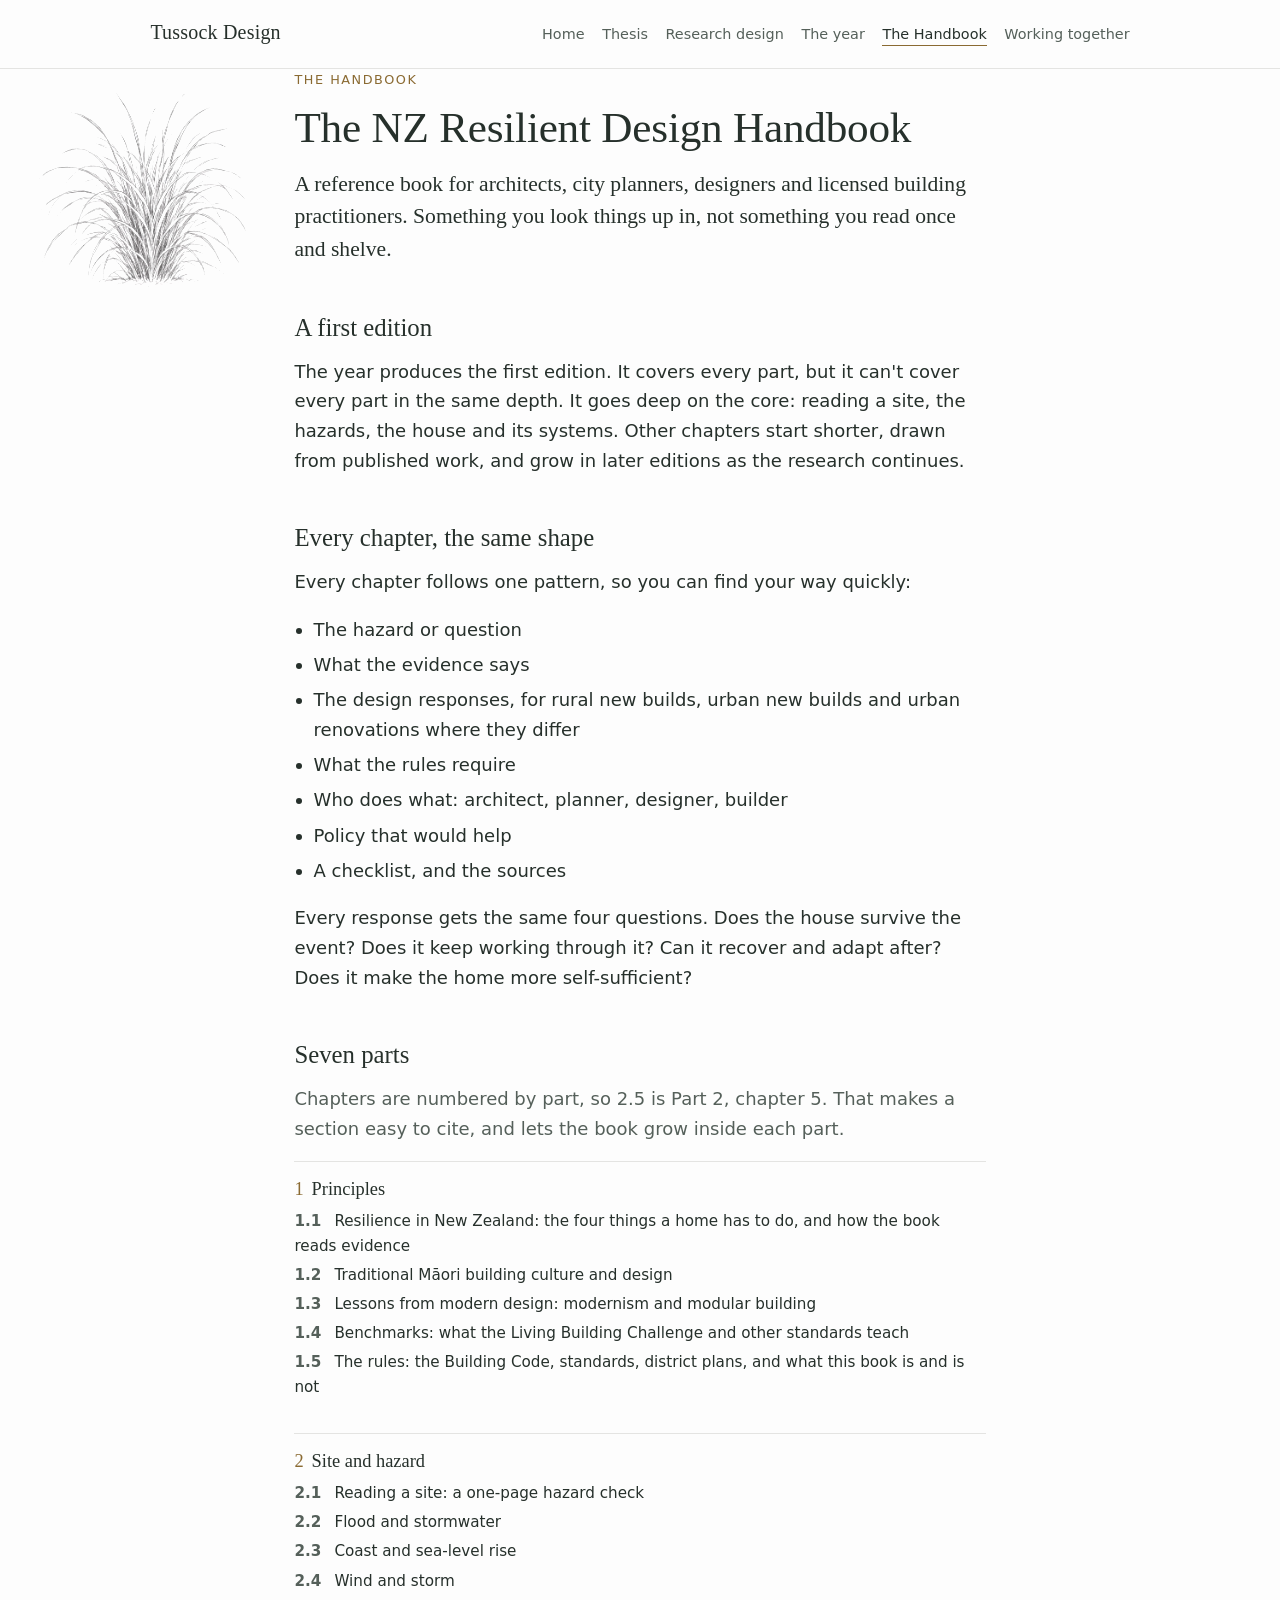
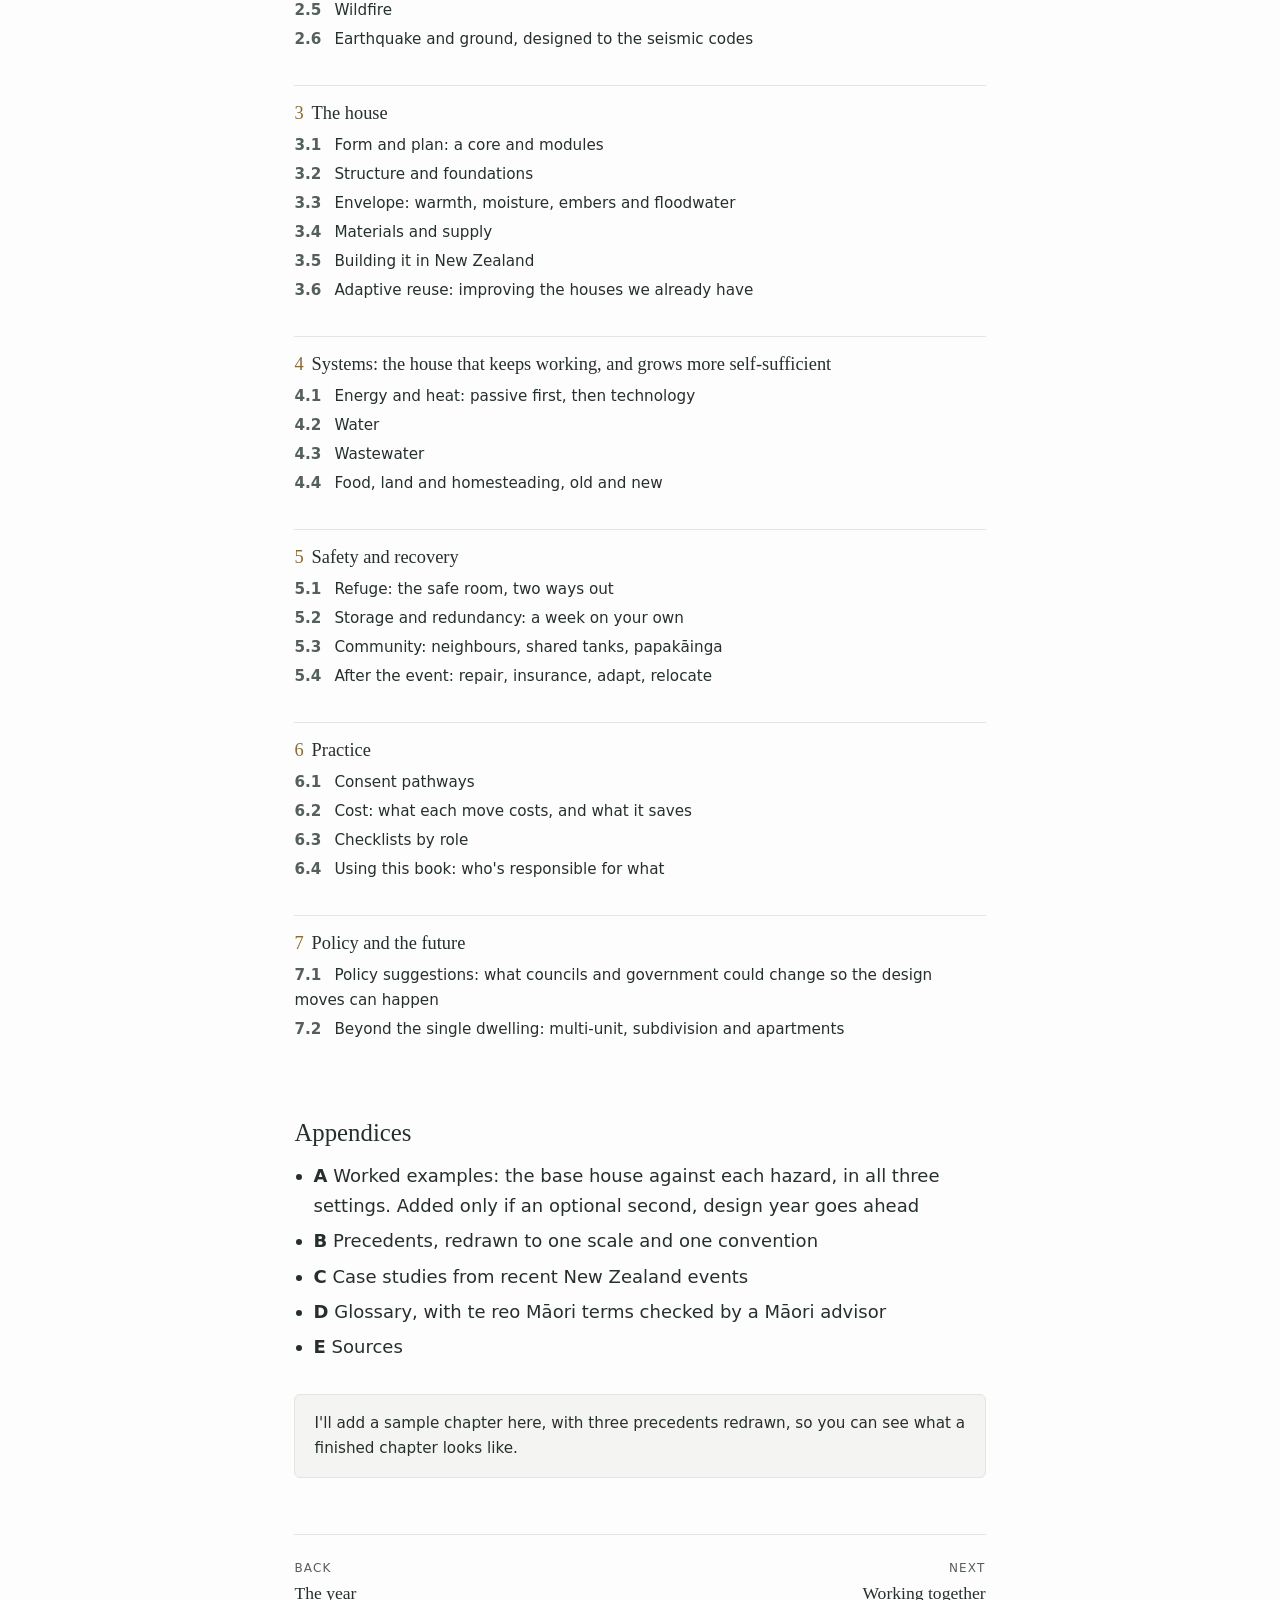
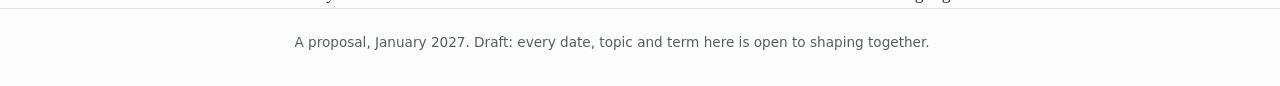
==== commit 89fdf29f: "Seven areas: Japanese design and brutalism out; Māori statement reworded" ====
--- a/handbook.html
+++ b/handbook.html
@@ -46,10 +46,9 @@
     <ul>
       <li><b>1.1</b> Resilience in New Zealand: the four things a home has to do, and how the book reads evidence</li>
       <li><b>1.2</b> Traditional Māori building culture and design</li>
-      <li><b>1.3</b> Traditional Japanese design</li>
-      <li><b>1.4</b> Lessons from modern design: modernism, brutalism and modular building</li>
-      <li><b>1.5</b> Benchmarks: what the Living Building Challenge and other standards teach</li>
-      <li><b>1.6</b> The rules: the Building Code, standards, district plans, and what this book is and is not</li>
+      <li><b>1.3</b> Lessons from modern design: modernism and modular building</li>
+      <li><b>1.4</b> Benchmarks: what the Living Building Challenge and other standards teach</li>
+      <li><b>1.5</b> The rules: the Building Code, standards, district plans, and what this book is and is not</li>
     </ul>
   </li>
   <li>
